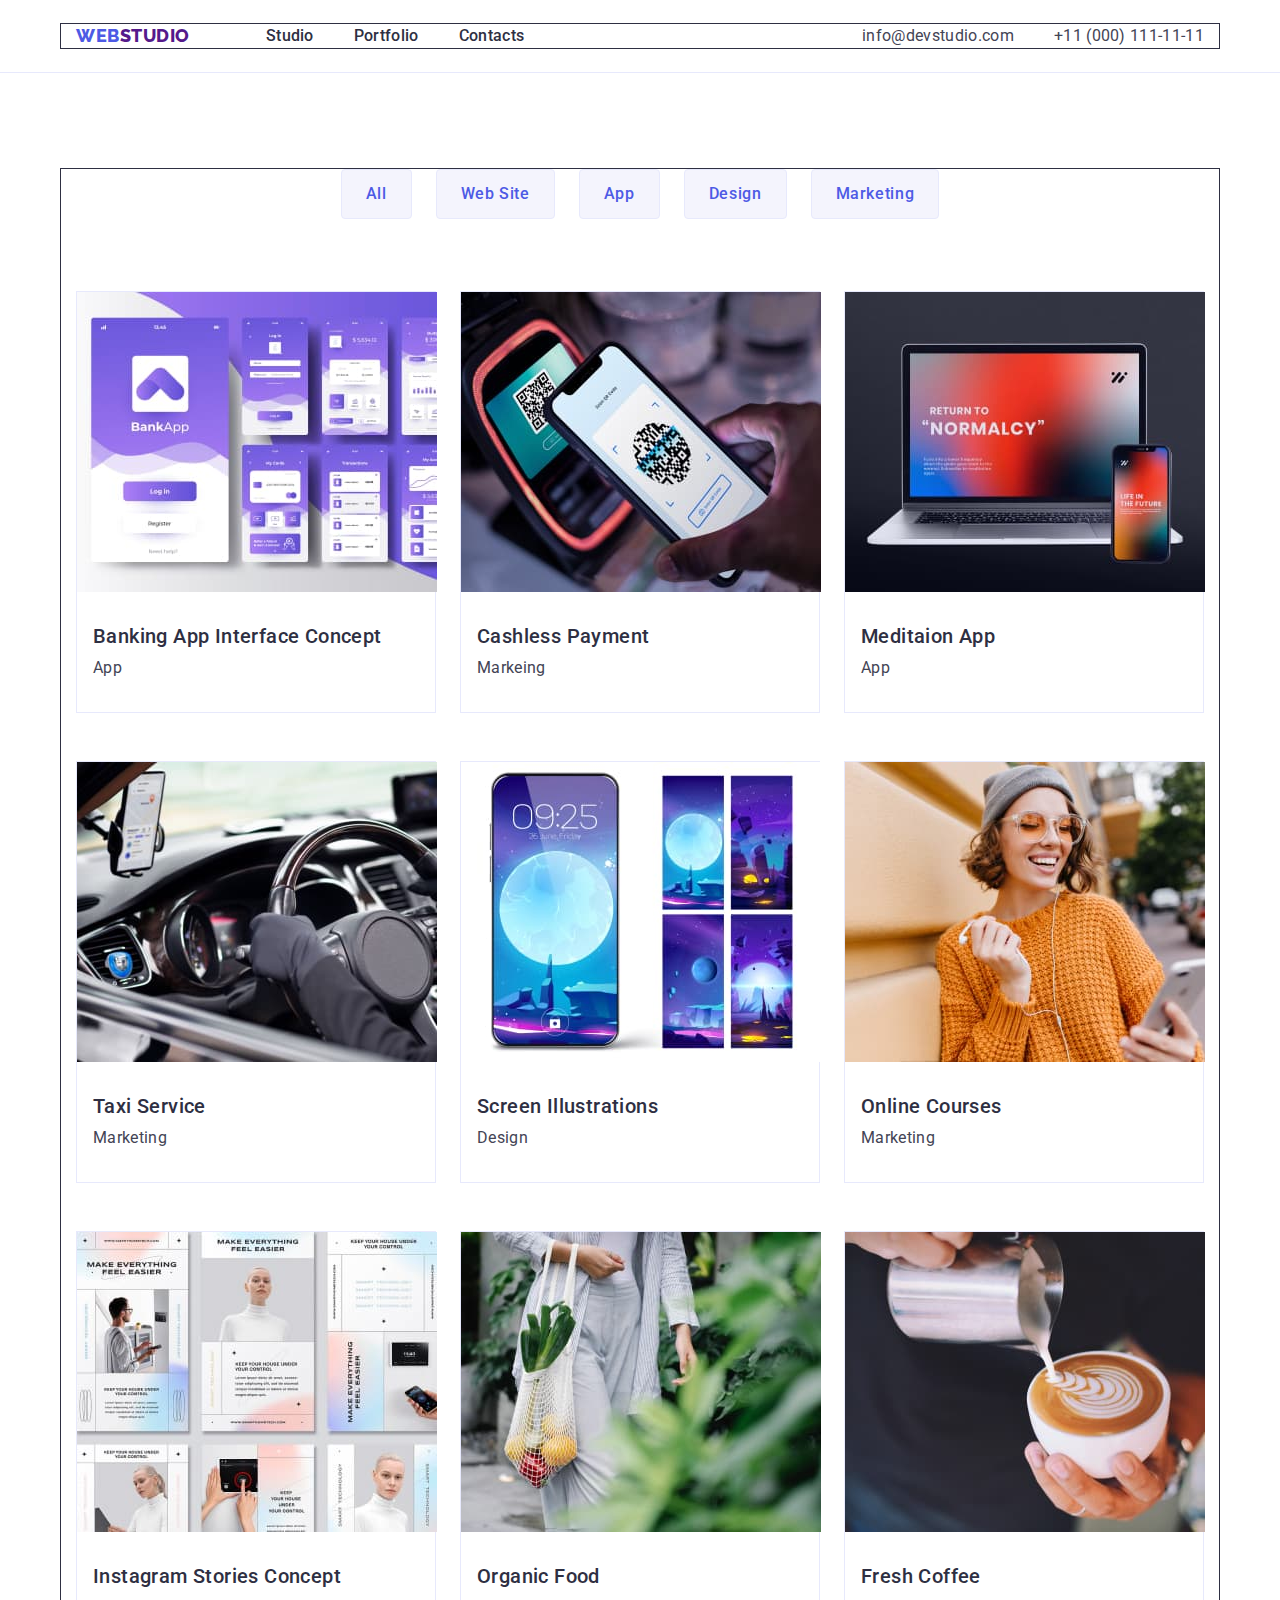
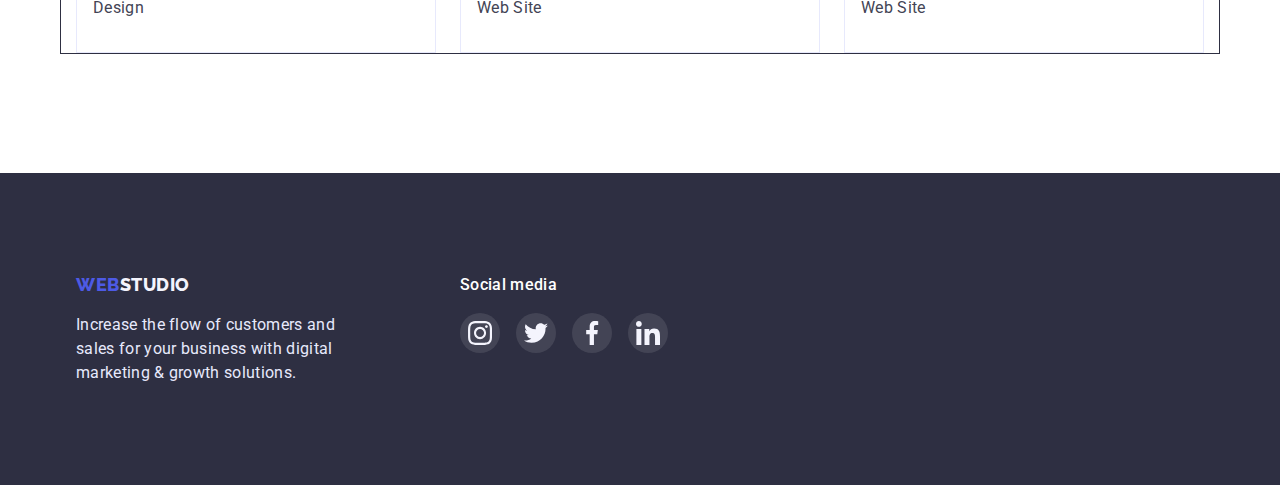
==== portfolio.html @ f2ab9387 "+" ====
<!DOCTYPE html>
<html lang="en">
<head>
    <meta charset="UTF-8">
    <meta http-equiv="X-UA-Compatible" content="IE=edge">
    <meta name="viewport" content="width=device-width, initial-scale=1.0">
    <title>Portfolio</title>
    <link rel="stylesheet" href="https://cdn.jsdelivr.net/npm/modern-normalize@1.1.0/modern-normalize.min.css">
    <link rel="stylesheet" href="./css/style.css">
    <link rel="preconnect" href="https://fonts.googleapis.com">
    <link rel="preconnect" href="https://fonts.gstatic.com" crossorigin>
    <link href="https://fonts.googleapis.com/css2?family=Raleway:wght@800&family=Roboto:wght@400;500;700;900&display=swap" rel="stylesheet">
</head>

<body>

    <header class="header">
        <div class="container">
            <a class="header-link link" href = ""> <span class="span">WEB</span>STUDIO</a>
        <nav class="header-nav">
            <ul class="header-nav-list">
                <li class="header-nav-item"><a class="header-nav-item-link link " href = "./index.html">Studio</a></li>
                <li class="header-nav-item"><a class="header-nav-item-link link " href = "./portfolio.html">Portfolio</a></li>
                <li class="header-nav-item"><a class="header-nav-item-link link" href = "">Contacts</a></li>
             </ul>
        </nav> 
        <a class="header-adress link " href="" target="_blank" rel = "noopener noreferrer nofollow" class="header-">info@devstudio.com</a>    
        <a class="header-tel link" href="tel:+110001111111" class="header-">+11 (000) 111-11-11</a>
        </div>
    </header>

    <main>
        <section class="sections">
            <div class="container">
                <h1 hidden></h1>
            <ul class="sections-list">
                <li class="sections-item"><button class="sections-button button" type="button">All</button></li>
                <li class="sections-item"><button class="sections-button button" type="button">Web Site</button></li>
                <li class="sections-item"><button class="sections-button button" type="button">App</button></li>
                <li class="sections-item"><button class="sections-button button" type="button">Design</button></li>
                <li class="sections-item"><button class="sections-button button" type="button">Marketing</button></li>
            </ul>
        
            <ul class="sections-list-img">
                <li class="sections-item-img">
                    <img src="./images/img1.jpg" alt="Interface Concept" width="360" height="300"/>
                    <div class="sections-txt">
                        <h2 class="sections-item-text">Banking App Interface Concept</h2>
                        <p class="sections-item-paragraph">App</p>
                    </div>
                </li>
                <li class="sections-item-img">
                    <img src="./images/img2.jpg" alt="Cashless Payment" width="360" height="300"/>
                    <div class="sections-txt">
                        <h2 class="sections-item-text">Cashless Payment</h2>
                        <p class="sections-item-paragraph">Markeing</p>
                    </div>
                </li>
                <li class="sections-item-img">
                    <img src="./images/img3.jpg" alt="Meditaion App" width="360" height="300"/>
                    <div class="sections-txt">
                        <h2 class="sections-item-text">Meditaion App</h2>
                        <p class="sections-item-paragraph">App</p>
                    </div>
                </li>
                <li class="sections-item-img">
                    <img src="./images/img4.jpg" alt="Taxi" width="360" height="300"/>
                    <div class="sections-txt">
                        <h2 class="sections-item-text">Taxi Service</h2>
                        <p class="sections-item-paragraph">Marketing</p>
                    </div>
                </li>
                <li class="sections-item-img">
                    <img src="./images/img5.jpg" alt="Screen Illustrations" width="360" height="300"/>
                    <div class="sections-txt">
                        <h2 class="sections-item-text">Screen Illustrations</h2>
                         <p class="sections-item-paragraph">Design</p>
                    </div>
                </li>
                <li class="sections-item-img">
                    <img src="./images/img6.jpg" alt="Online" width="360" height="300"/>
                    <div class="sections-txt">
                        <h2 class="sections-item-text">Online Courses</h2>
                        <p class="sections-item-paragraph">Marketing</p>
                    </div>
                </li>
                <li class="sections-item-img">
                    <img src="./images/img7.jpg" alt="Instagram Stories" width="360" height="300"/>
                    <div class="sections-txt">
                        <h2 class="sections-item-text">Instagram Stories Concept</h2>
                        <p class="sections-item-paragraph">Design</p>
                    </div>
                </li>
                <li class="sections-item-img">
                    <img src="./images/img8.jpg" alt="Organic Food" width="360" height="300"/>
                    <div class="sections-txt">
                        <h2 class="sections-item-text">Organic Food</h2>
                        <p class="sections-item-paragraph">Web Site</p>
                    </div>
                </li>
                <li class="sections-item-img">
                    <img src="./images/img9.jpg" alt="Coffee" width="360" height="300"/>
                    <div class="sections-txt">
                        <h2 class="sections-item-text">Fresh Coffee</h2>
                        <p class="sections-item-paragraph">Web Site</p>
                    </div>
                </li>
            </ul>
            </div>
        </section>

    </main>

    <footer class="footer">
        <div class="container"> 
           <div class="footer-right">
            <a class="footer-link link" href = ""> <span class="span">WEB</span>STUDIO</a>
            <p class="footer-text">Increase the flow of customers and sales for your business with digital marketing & growth solutions.</p>
           </div>
            <div class="footer-i">
                <h3 class="footer-txt">Social media</h3>
                <ul class="footer-list">
                    <li class="footer-item">
                        <a href="" class="footer-icon-link">
                            <svg class="footer-icon" width="24" height="24">
                                <use href="./images/icon.svg#icon-instagram"></use>
                            </svg>
                        </a></li>
                    <li class="footer-item">
                        <a href="" class="footer-icon-link">
                            <svg class="footer-icon" width="24" height="24">
                                <use href="./images/icon.svg#icon-twitter"></use>
                            </svg>
                        </a></li>
                    <li class="footer-item">
                        <a href="" class="footer-icon-link" >
                            <svg class="footer-icon" width="24" height="24">
                                <use href="./images/icon.svg#icon-facebook"></use>
                            </svg>
                        </a></li>
                    <li class="footer-item">
                        <a href="" class="footer-icon-link">
                            <svg class="footer-icon" width="24" height="24">
                                <use href="./images/icon.svg#icon-linkedin-1"></use>
                            </svg>
                        </a></li>
                </ul>
            </div>
       </div>
    </footer>
</body>
</html>
---- css/style.css ----
p, h1, h2, h3, h4{margin: 0;}
ul, ol{margin: 0;
padding-left: 0;}
img{display: block;}






:root{
    --main-font:'Roboto',sans-serif;
    --main-color: #2e2f42;
    --header-ad:#434455;
    --span-color:#4D5AE5;
    --white-color:#FFFFFF;
    --bg-color:#F4F4FD;
    --footer-color:#E7E9FC;
    --color-focus:red;
    --icon-cust:#8E8F99;
    --footer-icon: #31D0AA;

    --bg-hero-gradient:linear-gradient(
    rgba(46, 47, 66, 0.7),
    rgba(46, 47, 66, 0.7));
    }
    
    

    
/* CONTAINER */
.container{width: 1158px;
    padding-left: 15px;
    padding-right: 15px;
    outline: 1px solid;
    margin: 0 auto;

}



    /* INDEX  HEADER */
    .header {padding-top: 24px;
        padding-bottom: 24px;
        border-bottom: 1px solid #E7E9FC;
    }
    .header-link {font-family: 'Raleway';
        font-weight: 800;
        font-size: 18px;
        line-height: 1.33;
        display: flex;
        align-items: center;
        letter-spacing: 0.03em;
        text-transform: uppercase;
    margin-right: 76px;}

    .link {text-decoration: none;
        list-style: none;}
    
    .span{color:var(--span-color);}

    .header-nav {
        margin-right: auto;
    }
    .header-nav-list {list-style: none; 
    display: flex;
    align-items: center;
    gap: 40px;
}

.header > .container{
    display: flex;
    align-items: center;
}

    .header-nav-item {
    }

    .header-nav-item-link:focus, .header-nav-item-link:hover {
        color:var(--span-color); }
    
     .header-nav-item-link{font-weight: 500;
        font-size: 16px;
        line-height: 1.5;
        letter-spacing: 0.02em;  
        color:var(--main-color);}

    .header-adress {font-size: 16px;
        line-height: 1.5;
        letter-spacing: 0.02em;
        color: var(--header-ad);
        margin-right: 40px;}

    .header-adress:hover, .header-adress:focus{  
            color:var(--span-color);}

    .header-tel:hover, .header-tel:focus {
            color:var(--span-color);}
    
    .header-tel {font-size: 16px;
        line-height: 1.5;
        letter-spacing: 0.02em;
        color: var(--header-ad);}

    body{font-family:var(--main-font) ;
        color: var(--main-color);}

/* SEACTIONS */

    .hero {
    padding-top: 188px;
    padding-bottom: 188px;
    background-image:var(--bg-hero-gradient),
     url(../images/herobg.jpg);
     background-repeat: no-repeat;
     background-position:center;
     background-size: cover;
}
    .hero-text {font-weight: 700;
        font-size: 56px;
        line-height: 1.07;
        text-align: center;
        letter-spacing: 0.02em;
        color: var(--white-color);
    max-width : 500px;
    margin: 0 auto 48px;

}
    
    .hero-button {font-family: inherit;
        font-weight: 500;
        font-size: 16px;
        line-height: 1.5;
        align-items: center;
        letter-spacing: 0.04em;
        cursor: pointer;
        color: var(--white-color);
        background: var(--span-color);
        border-color: var(--span-color);
        padding: 16px 32px;
        min-width: 169px ;

     display: block;
     margin: 0 auto;
     border-radius: 4px;
    }

.hero-button:focus, .hero-button:hover{box-shadow: 0px 4px 4px rgba(0, 0, 0, 0.15); }

    .section {
        padding-top: 120px;
        padding-bottom: 120px;
    }

    .section-list {list-style: none; 
    display: flex;
    gap: 24px;}

    .section-item {width: calc((100%-60px)/4); }
    /* ICON */
    .section-icon-link{width: 100%;
        height: 112px;
        background-color: var(--bg-color);
        border-radius: 4px;
        display: flex;
        align-items: center;
        justify-content: center;
    margin-bottom: 8px;}
    
    .section-item-text {font-weight: 500;
        font-size: 20px;
        line-height: 1.2;
        letter-spacing: 0.02em;
        color: var(--main-color);
    margin-bottom: 8px;}

    .section-item-parag
     {  font-size: 16px;
        line-height: 1.5;
        letter-spacing: 0.02em;
        color: var(--header-ad);}

    .sec {
        padding-bottom: 120px; }

    .sec-text {font-weight: 700;
        font-size: 36px;
        line-height: 1.11;
        text-align: center;
        letter-spacing: 0.02em;
        text-transform: capitalize;
        color: var(--main-color);
    
    margin-bottom: 72px;}

    .sec-list {list-style: none;
        display: flex;
        gap: 24px;
    }

    .sec-item { width: calc((100%-60px)/3);}

    .team {padding-top: 120px;
        padding-bottom: 120px;
    background-color: var(--bg-color);}

    .team-text {font-weight: 700;
        font-size: 36px;
        line-height: 1.11;
        text-align: center;
        letter-spacing: 0.02em;
        text-transform: capitalize;
        color: var(--main-color);
        margin-bottom: 72px;}

    .team-list {list-style: none;
    display: flex;
    gap: 24px;}

    .team-item {width: 264px;
        background: #FFFFFF;
        box-shadow: 0px 1px 6px rgba(46, 47, 66, 0.08), 0px 1px 1px rgba(46, 47, 66, 0.16), 0px 2px 1px rgba(46, 47, 66, 0.08);
        border-radius: 0px 0px 4px 4px;}


    .team-item-txt{padding-top: 32px;
        padding-bottom: 32px;
    margin-bottom: 8px; }

    .team-item-text {font-weight: 500;
        font-size: 20px;
        line-height: 1.2;
        letter-spacing: 0.02em;
        color: var(--main-color);
    margin-bottom: 8px;
    text-align: center;
    }

    .team-item-paragraph {
        font-size: 16px;
        line-height: 1.5;
        letter-spacing: 0.02em;
        color: var(--header-ad);
        text-align: center;
    margin-bottom: 8px;}


    /* ICON */
    .team-icon-list {list-style: none;
        display: flex;
        justify-content: center;
        gap:24px;
    }
    .team-icon-item {width: 40px;
        height: 40px;
        
    }
    .team-icon-link {width: 100%;
        height: 100%;
        background-color: var(--span-color);
        display: flex;
        align-items: center;
        justify-content: center;
        border-radius: 50%;


    }
    .team-icon{
    }

   .team-icon-link:focus, .team-icon-link:hover{background-color:var(--span-color);
    background: rgba(46, 47, 66, 0.7);}

/* CUSTOMERS */
.cust {padding-top: 130px; ;
    padding-bottom:120px ;
}
.cust-text {font-weight: 700;
    font-size: 36px;
    line-height:1.11;
    text-align: center;
    letter-spacing: 0.02em;
    text-transform: capitalize;
    color: var(--main-color);
    margin-bottom: 72px;
}
.cust-list {list-style: none;
    display: flex;
    justify-content: center;
    gap:24px;
}
.cust-item {width: 168px;
    height: 88px;
}
.cust-link {width: 100%;
    height: 100%;
    background-color: var(--white-color);
    display: flex;
    align-items: center;
    justify-content: center;
    border: 1px solid #8E8F99;
    border-radius: 4px;
}

.cust-icon{fill:var(--icon-cust);  }
.cust-link:hover{ border-color: var(--span-color);
fill:var(--span-color);}
.cust-link:focus{ border-color:var(--span-color);
    fill:var(--span-color);}
.cust-link:hover .cust-icon{fill:var(--span-color);}
.cust-link:focus .cust-icon{fill: var(--span-color);}

                
               /* FOOTER */
    .footer {background: var(--main-color);
             padding-top: 100px;
             padding-bottom: 100px;
            display: flex;}
    .footer>.container{display: flex;}

    .footer-link{font-family: 'Raleway';
        font-weight: 800;
        font-size: 18px;
        line-height: 1.33;
        display: flex;
        align-items: center;
        letter-spacing: 0.03em;
        text-transform: uppercase;
        color:var(--bg-color);
        margin-bottom: 16px;}
         
    .span{color:var(--span-color) ;}

    .footer-text {font-size: 16px;
        line-height: 1.5;
        letter-spacing: 0.02em;
        color:var(--footer-color);
        max-width: 264px; }


/* FOOTER ICON */
.footer-i{margin-left: 120px;}
.footer-txt {
    font-weight: 500;
    font-size: 16px;
    line-height: 1.5;
    letter-spacing: 0.02em;
    color: var(--white-color);
    margin-bottom: 16px;
    
}

.footer-list {list-style: none;
    display: flex;
    justify-content: center;
    gap:16px;
}
.footer-item {width: 40px;
    height: 40px;
}
.footer-icon-link {width: 100%;
    height: 100%;
    background:linear-gradient(rgba(255, 255, 255, 0.1));
    border-radius: 50%;
    display: flex;
    align-items: center;
    justify-content: center;
    background: rgba(255, 255, 255, 0.1);
}

.footer-icon-link:hover{ background: var(--footer-icon);}
.footer-icon-link:focus{ background:var(--footer-icon);}

.footer-icon {fill: var(--white-color);}
.footer-right{}


      /* PORTFOLIO */
      body{
        font-family:var(--main-font) ;
        color: var(--main-color);
        font-style: normal;}


                   /* HEADER */
    .header {padding-top: 24px;
        padding-bottom: 24px;
        border-bottom: 1px solid #E7E9FC;}

    .header-link {
        font-family: 'Raleway';
    font-weight: 800;
    font-size: 18px;
    line-height: 1.33;
    display: flex;
    align-items: center;
    letter-spacing: 0.03em;
    text-transform: uppercase;}

    .span{color:var(--span-color); }

    .link{text-decoration: none;
        list-style: none;}
    
    .header-nav {}

    .header-nav-list {list-style: none;}

    .header-nav-item {}
    
    .header-nav-item-link {
        font-weight: 500;
    font-size: 16px;
    line-height: 1.5;
    letter-spacing: 0.02em;
    color: var(--main-color);}

    .header-nav-item-link:focus, .header-nav-item-link:hover {
        color:var(--span-color);}

    .header-adress{  
    font-size: 16px;
    line-height: 1.5;
    letter-spacing: 0.02em;
    color: var(--header-ad);}

    .header-adress:hover, .header-adress:focus{  
        color:var(--span-color);}

    .header-tel:hover, .header-tel:focus {
        color:var(--span-color);}

    .header-tel{
        font-size: 16px;
    line-height: 1.5;
    letter-spacing: 0.02em;
    color: var(--header-ad);}
    
    /*  Section */  /* PORTFOLIO */
    .sections {padding-bottom: 120px;
    padding-top: 96px;
 }
    .sections-list {
        display: flex;
        gap: 24px;
        justify-content:center;
        align-items: center;
        margin-bottom: 72px;
    }

    .sections-item {list-style: none;}

    .sections-button {
        font-family: inherit;
        font-weight: 500;
        font-size: 16px;
        line-height: 1.5;
        display: flex;
        align-items: center;
        text-align: center;
        letter-spacing: 0.04em;
        color: var(--span-color);
        cursor: pointer;
        background: var(--bg-color);
        padding: 12px 24px;
        border: 1px solid #E7E9FC;
        border-radius: 4px;
         }
.sections-button:hover, .sections-button:focus{
    box-shadow: 0px 3px 1px rgba(0, 0, 0, 0.1), 0px 2px 1px rgba(0, 0, 0, 0.08), 0px 2px 2px rgba(0, 0, 0, 0.12);
    background-color: var(--span-color);
    color: #FFFFFF;
}
    
    .sections-list-img {list-style: none;
    display: flex;
    flex-wrap: wrap;
    column-gap: 24px;
    row-gap: 48px;}

    .sections-item-img:hover, .sections-item-img:focus{box-shadow: 0px 1px 6px rgba(46, 47, 66, 0.08), 0px 1px 1px rgba(46, 47, 66, 0.16), 0px 2px 1px rgba(46, 47, 66, 0.08);}
    
    .sections-item-img {
        width: 360px;
        border: 1px solid #E7E9FC;

    }
    .sections-txt{
        padding: 32px 16px;
    }
    
    .sections-item-text {
        font-weight: 500;
        font-size: 20px;
        line-height: 1.2;
        letter-spacing: 0.02em;
        color: var(--main-color);
        margin-bottom: 8px;}
    
    .sections-item-paragraph {
        font-size: 16px;
    line-height: 1.5;
    letter-spacing: 0.02em;
    color: var(--header-ad);}


    /* FOOTER */
    .footer {background: var(--main-color);
        padding-top: 100px;
        padding-bottom: 100px;
       display: flex;}
.footer>.container{display: flex;}

.footer-link{font-family: 'Raleway';
   font-weight: 800;
   font-size: 18px;
   line-height: 1.33;
   display: flex;
   align-items: center;
   letter-spacing: 0.03em;
   text-transform: uppercase;
   color:var(--bg-color);
   margin-bottom: 16px;}
    
.span{color:var(--span-color) ;}

.footer-text {font-size: 16px;
   line-height: 1.5;
   letter-spacing: 0.02em;
   color:var(--footer-color);
   max-width: 264px; }


/* FOOTER ICON */
.footer-i{margin-left: 120px;}
.footer-txt {
font-weight: 500;
font-size: 16px;
line-height: 1.5;
letter-spacing: 0.02em;
color: var(--white-color);
margin-bottom: 16px;

}

.footer-list {list-style: none;
display: flex;
justify-content: center;
gap:16px;
}
.footer-item {width: 40px;
height: 40px;
}
.footer-icon-link {width: 100%;
height: 100%;
background:linear-gradient(rgba(255, 255, 255, 0.1));
border-radius: 50%;
display: flex;
align-items: center;
justify-content: center;
background: rgba(255, 255, 255, 0.1);}

.footer-icon-link:hover{ background: var(--footer-icon);}
.footer-icon-link:focus{ background:var(--footer-icon);}

.footer-icon {fill: var(--white-color);}
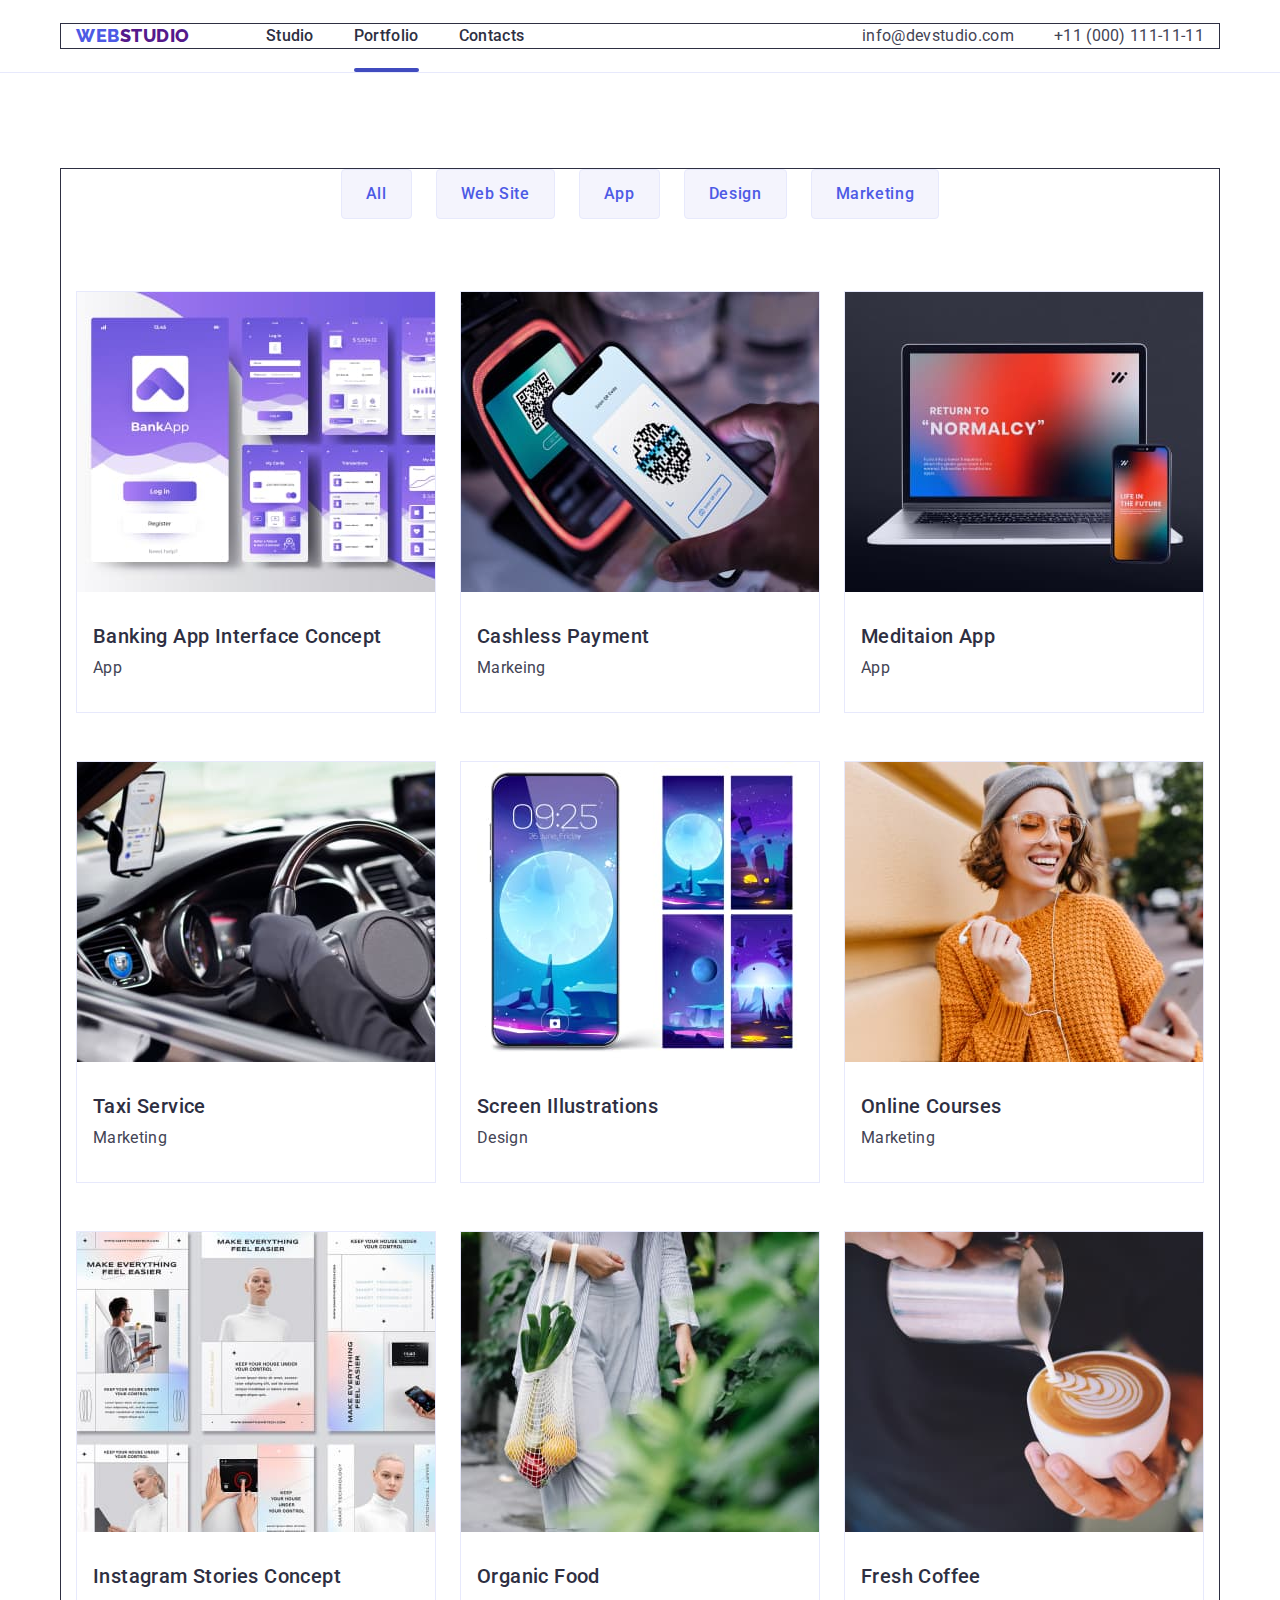
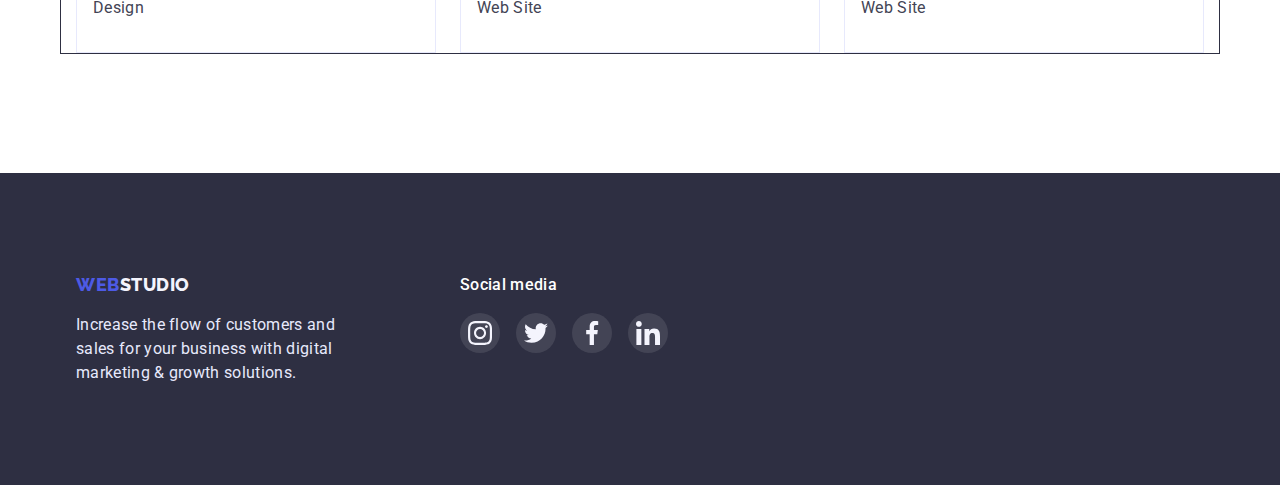
==== commit b4ed1ece: "+" ====
--- a/portfolio.html
+++ b/portfolio.html
@@ -5,6 +5,10 @@
     <meta http-equiv="X-UA-Compatible" content="IE=edge">
     <meta name="viewport" content="width=device-width, initial-scale=1.0">
     <title>Portfolio</title>
+    <link
+    rel="stylesheet"
+    href="https://cdnjs.cloudflare.com/ajax/libs/animate.css/4.1.1/animate.min.css"
+  />
     <link rel="stylesheet" href="https://cdn.jsdelivr.net/npm/modern-normalize@1.1.0/modern-normalize.min.css">
     <link rel="stylesheet" href="./css/style.css">
     <link rel="preconnect" href="https://fonts.googleapis.com">
@@ -20,8 +24,8 @@
         <nav class="header-nav">
             <ul class="header-nav-list">
                 <li class="header-nav-item"><a class="header-nav-item-link link " href = "./index.html">Studio</a></li>
-                <li class="header-nav-item"><a class="header-nav-item-link link " href = "./portfolio.html">Portfolio</a></li>
-                <li class="header-nav-item"><a class="header-nav-item-link link" href = "">Contacts</a></li>
+                <li class="header-nav-item"><a class="header-nav-item-link link current" href = "./portfolio.html">Portfolio</a></li>
+                <li class="header-nav-item"><a class="header-nav-item-link link " href = "">Contacts</a></li>
              </ul>
         </nav> 
         <a class="header-adress link " href="" target="_blank" rel = "noopener noreferrer nofollow" class="header-">info@devstudio.com</a>    
@@ -43,63 +47,109 @@
         
             <ul class="sections-list-img">
                 <li class="sections-item-img">
-                    <img src="./images/img1.jpg" alt="Interface Concept" width="360" height="300"/>
+                    <div class="sections-owerlay">
+                        <img src="./images/img1.jpg" alt="Interface Concept" width="360" height="300"/>
+                        <p class="sections-ower-text">
+                            14 Stylish and User-Friendly App Design Concepts · Task Manager App · Calorie Tracker App · Exotic Fruit Ecommerce App · Cloud Storage App
+                        </p>
+                    </div>
                     <div class="sections-txt">
                         <h2 class="sections-item-text">Banking App Interface Concept</h2>
                         <p class="sections-item-paragraph">App</p>
                     </div>
                 </li>
                 <li class="sections-item-img">
-                    <img src="./images/img2.jpg" alt="Cashless Payment" width="360" height="300"/>
+                    <div class="sections-owerlay">
+                        <img src="./images/img2.jpg" alt="Cashless Payment" width="360" height="300"/>
+                        <p class="sections-ower-text">
+                            14 Stylish and User-Friendly App Design Concepts · Task Manager App · Calorie Tracker App · Exotic Fruit Ecommerce App · Cloud Storage App
+                        </p>
+                    </div>
                     <div class="sections-txt">
                         <h2 class="sections-item-text">Cashless Payment</h2>
                         <p class="sections-item-paragraph">Markeing</p>
                     </div>
                 </li>
                 <li class="sections-item-img">
-                    <img src="./images/img3.jpg" alt="Meditaion App" width="360" height="300"/>
-                    <div class="sections-txt">
+                    <div class="sections-owerlay">
+                        <img src="./images/img3.jpg" alt="Meditaion App" width="360" height="300"/>
+                        <p class="sections-ower-text">
+                            14 Stylish and User-Friendly App Design Concepts · Task Manager App · Calorie Tracker App · Exotic Fruit Ecommerce App · Cloud Storage App
+                        </p>
+                    </div>
+                        <div class="sections-txt">
                         <h2 class="sections-item-text">Meditaion App</h2>
                         <p class="sections-item-paragraph">App</p>
                     </div>
                 </li>
                 <li class="sections-item-img">
-                    <img src="./images/img4.jpg" alt="Taxi" width="360" height="300"/>
+                    <div class="sections-owerlay">
+                        <img src="./images/img4.jpg" alt="Taxi" width="360" height="300"/>
+                        <p class="sections-ower-text">
+                            14 Stylish and User-Friendly App Design Concepts · Task Manager App · Calorie Tracker App · Exotic Fruit Ecommerce App · Cloud Storage App
+                        </p>
+                    </div>
                     <div class="sections-txt">
                         <h2 class="sections-item-text">Taxi Service</h2>
                         <p class="sections-item-paragraph">Marketing</p>
                     </div>
                 </li>
                 <li class="sections-item-img">
-                    <img src="./images/img5.jpg" alt="Screen Illustrations" width="360" height="300"/>
-                    <div class="sections-txt">
+                    <div class="sections-owerlay">
+                        <img src="./images/img5.jpg" alt="Screen Illustrations" width="360" height="300"/>
+                        <p class="sections-ower-text">
+                            14 Stylish and User-Friendly App Design Concepts · Task Manager App · Calorie Tracker App · Exotic Fruit Ecommerce App · Cloud Storage App
+                        </p>
+                    </div>
+                        <div class="sections-txt">
                         <h2 class="sections-item-text">Screen Illustrations</h2>
                          <p class="sections-item-paragraph">Design</p>
                     </div>
                 </li>
                 <li class="sections-item-img">
-                    <img src="./images/img6.jpg" alt="Online" width="360" height="300"/>
+                    <div class="sections-owerlay">
+                        <img src="./images/img6.jpg" alt="Online" width="360" height="300"/>
+                        <p class="sections-ower-text">
+                            14 Stylish and User-Friendly App Design Concepts · Task Manager App · Calorie Tracker App · Exotic Fruit Ecommerce App · Cloud Storage App
+                        </p>
+                    </div>
                     <div class="sections-txt">
                         <h2 class="sections-item-text">Online Courses</h2>
                         <p class="sections-item-paragraph">Marketing</p>
                     </div>
                 </li>
                 <li class="sections-item-img">
-                    <img src="./images/img7.jpg" alt="Instagram Stories" width="360" height="300"/>
-                    <div class="sections-txt">
+                    <div class="sections-owerlay">
+                        <img src="./images/img7.jpg" alt="Instagram Stories" width="360" height="300"/>
+                        <p class="sections-ower-text">
+                            14 Stylish and User-Friendly App Design Concepts · Task Manager App · Calorie Tracker App · Exotic Fruit Ecommerce App · Cloud Storage App
+                        </p>
+                    </div>
+                        <div class="sections-txt">
                         <h2 class="sections-item-text">Instagram Stories Concept</h2>
                         <p class="sections-item-paragraph">Design</p>
                     </div>
                 </li>
                 <li class="sections-item-img">
-                    <img src="./images/img8.jpg" alt="Organic Food" width="360" height="300"/>
+
+                    <div class="sections-owerlay">
+                        <img src="./images/img8.jpg" alt="Organic Food" width="360" height="300"/>
+                        <p class="sections-ower-text">
+                            14 Stylish and User-Friendly App Design Concepts · Task Manager App · Calorie Tracker App · Exotic Fruit Ecommerce App · Cloud Storage App
+                        </p>
+                    </div>
                     <div class="sections-txt">
                         <h2 class="sections-item-text">Organic Food</h2>
                         <p class="sections-item-paragraph">Web Site</p>
                     </div>
                 </li>
                 <li class="sections-item-img">
-                    <img src="./images/img9.jpg" alt="Coffee" width="360" height="300"/>
+                    <div class="sections-owerlay">
+                        <img src="./images/img9.jpg" alt="Coffee" width="360" height="300"/>
+                        <p class="sections-ower-text">
+                            14 Stylish and User-Friendly App Design Concepts · Task Manager App · Calorie Tracker App · Exotic Fruit Ecommerce App · Cloud Storage App
+                        </p>
+                    </div>
                     <div class="sections-txt">
                         <h2 class="sections-item-text">Fresh Coffee</h2>
                         <p class="sections-item-paragraph">Web Site</p>
--- a/css/style.css
+++ b/css/style.css
@@ -19,6 +19,7 @@
     --color-focus:red;
     --icon-cust:#8E8F99;
     --footer-icon: #31D0AA;
+    --cur-color:#404BBF;
 
     --bg-hero-gradient:linear-gradient(
     rgba(46, 47, 66, 0.7),
@@ -54,6 +55,7 @@
         text-transform: uppercase;
     margin-right: 76px;}
 
+
     .link {text-decoration: none;
         list-style: none;}
     
@@ -83,13 +85,29 @@
         font-size: 16px;
         line-height: 1.5;
         letter-spacing: 0.02em;  
-        color:var(--main-color);}
+        color:var(--main-color);
+        position: relative;
+        transition: color 250ms cubic-bezier(0.4, 0, 0.2, 1);
+    }
+
+    .header-nav-item-link.current::after{
+        content: '';
+        position: absolute;
+        width: 100%;
+        height: 4px;
+        left: 0;
+        background: var(--cur-color);
+        border-radius: 2px;
+        top: 42px;
+    
+    }
 
     .header-adress {font-size: 16px;
         line-height: 1.5;
         letter-spacing: 0.02em;
         color: var(--header-ad);
-        margin-right: 40px;}
+        margin-right: 40px;
+        transition: color 250ms cubic-bezier(0.4, 0, 0.2, 1)}
 
     .header-adress:hover, .header-adress:focus{  
             color:var(--span-color);}
@@ -100,7 +118,8 @@
     .header-tel {font-size: 16px;
         line-height: 1.5;
         letter-spacing: 0.02em;
-        color: var(--header-ad);}
+        color: var(--header-ad);
+        transition: color 250ms cubic-bezier(0.4, 0, 0.2, 1)}
 
     body{font-family:var(--main-font) ;
         color: var(--main-color);}
@@ -143,6 +162,7 @@
      display: block;
      margin: 0 auto;
      border-radius: 4px;
+     transition: box-shadow 250ms cubic-bezier(0.4, 0, 0.2, 1)
     }
 
 .hero-button:focus, .hero-button:hover{box-shadow: 0px 4px 4px rgba(0, 0, 0, 0.15); }
@@ -262,6 +282,7 @@
         align-items: center;
         justify-content: center;
         border-radius: 50%;
+        transition: background-color 250ms cubic-bezier(0.4, 0, 0.2, 1);
 
 
     }
@@ -300,6 +321,7 @@
     justify-content: center;
     border: 1px solid #8E8F99;
     border-radius: 4px;
+    transition: fill 250ms cubic-bezier(0.4, 0, 0.2, 1);
 }
 
 .cust-icon{fill:var(--icon-cust);  }
@@ -366,6 +388,7 @@
     align-items: center;
     justify-content: center;
     background: rgba(255, 255, 255, 0.1);
+    transition: background 250ms cubic-bezier(0.4, 0, 0.2, 1);
 }
 
 .footer-icon-link:hover{ background: var(--footer-icon);}
@@ -374,6 +397,67 @@
 .footer-icon {fill: var(--white-color);}
 .footer-right{}
 
+
+/* BACKGROUP */
+
+.backdrop {position: fixed;
+    width: 100%;
+    height: 100%;
+    top: 0;
+    left: 0;
+    background: rgba(46, 47, 66, 0.4);
+    transition: opacity 250ms cubic-bezier(0.4, 0, 0.2, 1),
+    visibility 250ms cubic-bezier(0.4, 0, 0.2, 1);
+}
+.is-hidden{
+    opacity: 0;
+    visibility: hidden;
+    pointer-events: none;
+}
+
+.modal {position: absolute;
+    width: 408px;
+    min-height: 576px;
+    top: 50%;
+    left: 50%;    
+    transform: translate(-50%,-50%);
+    background: #FCFCFC;
+    box-shadow: 0px 1px 1px rgba(0, 0, 0, 0.14), 0px 1px 3px rgba(0, 0, 0, 0.12), 0px 2px 1px rgba(0, 0, 0, 0.2);
+    border-radius: 4px;
+    transform: translate(-50%, -50%) scale(1);
+    transition: transform 250ms cubic-bezier(0.4, 0, 0.2, 1);
+}
+
+.backdrop.is-hidden .modal{
+    transform: translate(-50%, -50%) scale(0);
+}
+.modal-close {
+    width: 24px;
+    height: 24px;
+    border-radius: 50%;
+    display: flex;
+    align-items: center;
+    justify-content: center;
+    cursor: pointer;
+    position: absolute;
+    right: 24px;
+    top: 24px;
+    border: 1px solid rgba(0, 0, 0, 0.1);
+    padding: 0;
+    transition: border 250ms cubic-bezier(0.4, 0, 0.2, 1) ;
+
+}
+
+.modal-close:hover .modal-icon,
+.modal-close:focus .modal-icon{
+    fill:var(--span-color);
+}
+.modal-close:focus,
+.modal-close:hover{border-color:var(--span-color);}
+
+.modal-icon {
+    transition:fill 250ms cubic-bezier(0.4, 0, 0.2, 1);
+}
 
       /* PORTFOLIO */
       body{
@@ -413,16 +497,31 @@
     font-size: 16px;
     line-height: 1.5;
     letter-spacing: 0.02em;
-    color: var(--main-color);}
+    color: var(--main-color);
+    transition: color 250ms cubic-bezier(0.4, 0, 0.2, 1);}
 
     .header-nav-item-link:focus, .header-nav-item-link:hover {
         color:var(--span-color);}
+
+        .header-nav-item-link.current::after{
+            content: '';
+            position: absolute;
+            width: 100%;
+            height: 4px;
+            left: 0px;
+            top: 48px;
+            background: var(--cur-color);
+            border-radius: 2px;
+            top: 42px;
+        
+        }
 
     .header-adress{  
     font-size: 16px;
     line-height: 1.5;
     letter-spacing: 0.02em;
-    color: var(--header-ad);}
+    color: var(--header-ad);
+    transition: color 250ms cubic-bezier(0.4, 0, 0.2, 1);}
 
     .header-adress:hover, .header-adress:focus{  
         color:var(--span-color);}
@@ -434,7 +533,8 @@
         font-size: 16px;
     line-height: 1.5;
     letter-spacing: 0.02em;
-    color: var(--header-ad);}
+    color: var(--header-ad);
+    transition: color 250ms cubic-bezier(0.4, 0, 0.2, 1)}
     
     /*  Section */  /* PORTFOLIO */
     .sections {padding-bottom: 120px;
@@ -465,7 +565,8 @@
         padding: 12px 24px;
         border: 1px solid #E7E9FC;
         border-radius: 4px;
-         }
+        transition: color 250ms cubic-bezier(0.4, 0, 0.2, 1), background-color 250ms cubic-bezier(0.4, 0, 0.2, 1);}
+
 .sections-button:hover, .sections-button:focus{
     box-shadow: 0px 3px 1px rgba(0, 0, 0, 0.1), 0px 2px 1px rgba(0, 0, 0, 0.08), 0px 2px 2px rgba(0, 0, 0, 0.12);
     background-color: var(--span-color);
@@ -476,15 +577,50 @@
     display: flex;
     flex-wrap: wrap;
     column-gap: 24px;
-    row-gap: 48px;}
-
-    .sections-item-img:hover, .sections-item-img:focus{box-shadow: 0px 1px 6px rgba(46, 47, 66, 0.08), 0px 1px 1px rgba(46, 47, 66, 0.16), 0px 2px 1px rgba(46, 47, 66, 0.08);}
+    row-gap: 48px;
+    transition: box-shadow 250ms cubic-bezier(0.4, 0, 0.2, 1);}
     
     .sections-item-img {
         width: 360px;
         border: 1px solid #E7E9FC;
-
-    }
+    }
+
+    .sections-item-img:hover, .sections-item-img:focus{
+        box-shadow: 0px 1px 6px rgba(46, 47, 66, 0.08), 
+        0px 1px 1px rgba(46, 47, 66, 0.16), 
+        0px 2px 1px rgba(46, 47, 66, 0.08);}
+
+    /* OWERLAY */
+    .sections-item-img:hover .sections-ower-text{
+        transform: translateY(0);}
+    
+    .sections-item-img:focus .sections-ower-text{
+        transform: translateY(0);}
+
+    .sections-owerlay{
+        position: relative;
+        overflow:hidden;
+    }
+
+
+    .sections-ower-text{
+        position: absolute;
+height: 100%;
+width: 100%;
+top:0;
+padding: 40px 32px 162px 32px;
+font-size: 16px;
+line-height: 1.5;
+letter-spacing: 0.02em;
+color: var(--bg-color);
+background: #4D5AE5;
+transform: translateY(100%);
+transition:transform 250ms cubic-bezier(0.4, 0, 0.2, 1);
+overflow: auto;
+    }
+
+
+
     .sections-txt{
         padding: 32px 16px;
     }
@@ -558,7 +694,8 @@
 display: flex;
 align-items: center;
 justify-content: center;
-background: rgba(255, 255, 255, 0.1);}
+background: rgba(255, 255, 255, 0.1);
+transition: background 250ms cubic-bezier(0.4, 0, 0.2, 1)}
 
 .footer-icon-link:hover{ background: var(--footer-icon);}
 .footer-icon-link:focus{ background:var(--footer-icon);}
